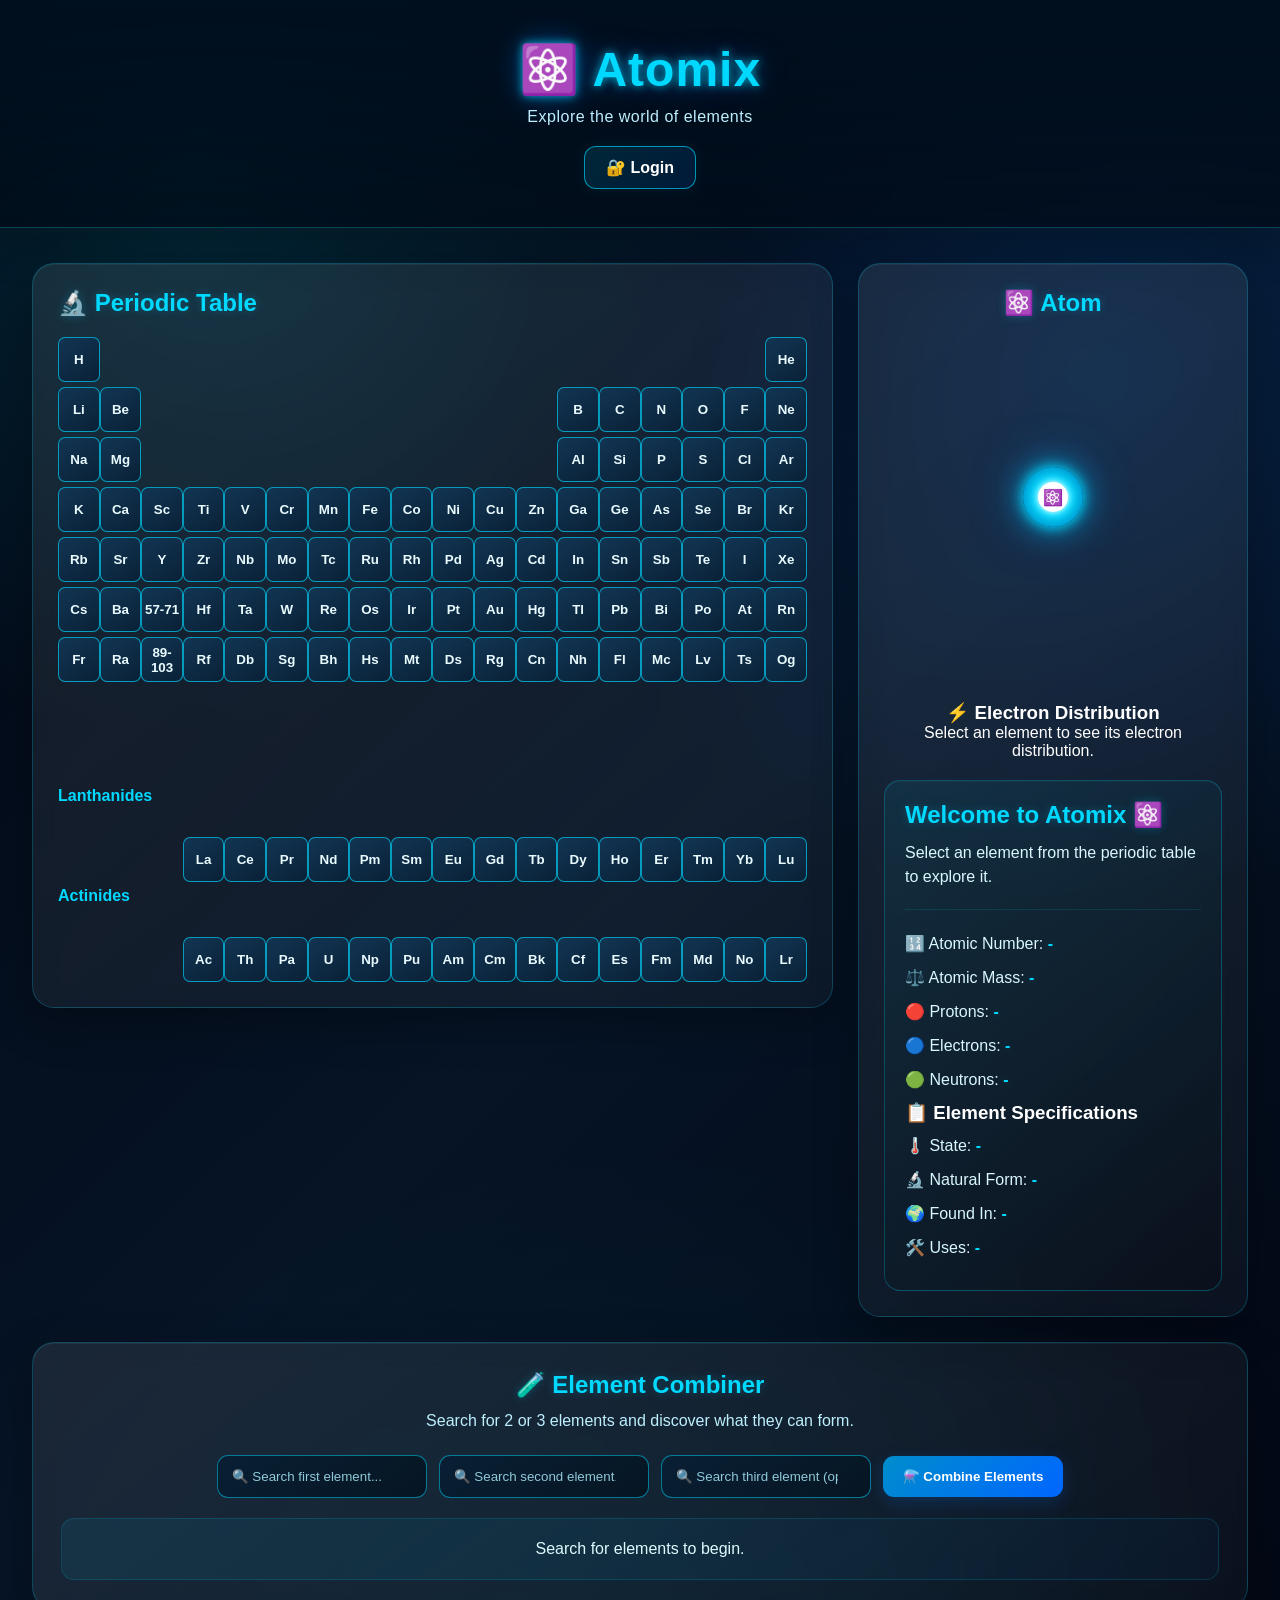
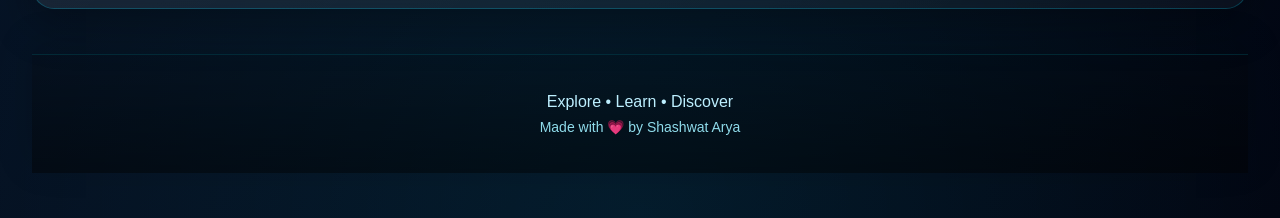
==== index.html @ 88cf4593 "Add files via upload" ====
<!DOCTYPE html>
<html lang="en">

<head>
    <meta charset="UTF-8">
    <meta name="viewport" content="width=device-width, initial-scale=1.0">

    <title>Atomix</title>

    <link rel="stylesheet" href="style.css">
</head>

<body>

<header>
    <h1>⚛️ Atomix</h1>
    <p>Explore the world of elements</p>

    <a href="login.html" class="login-button">🔐 Login</a>
</header>


<main>

    <!-- =========================================
         TABLE + ATOM MAIN AREA
    ========================================== -->

    <section class="atom-section">

        <!-- =====================================
             PERIODIC TABLE
        ====================================== -->

        <div class="periodic-box">

            <h2>🔬 Periodic Table</h2>

            <div class="periodic-table">

                <!-- PERIOD 1 -->
                <button style="grid-column:1" onclick="showElement('H')">H</button>
                <button style="grid-column:18" onclick="showElement('He')">He</button>

                <!-- PERIOD 2 -->
                <button style="grid-column:1" onclick="showElement('Li')">Li</button>
                <button style="grid-column:2" onclick="showElement('Be')">Be</button>
                <button style="grid-column:13" onclick="showElement('B')">B</button>
                <button style="grid-column:14" onclick="showElement('C')">C</button>
                <button style="grid-column:15" onclick="showElement('N')">N</button>
                <button style="grid-column:16" onclick="showElement('O')">O</button>
                <button style="grid-column:17" onclick="showElement('F')">F</button>
                <button style="grid-column:18" onclick="showElement('Ne')">Ne</button>

                <!-- PERIOD 3 -->
                <button style="grid-column:1" onclick="showElement('Na')">Na</button>
                <button style="grid-column:2" onclick="showElement('Mg')">Mg</button>
                <button style="grid-column:13" onclick="showElement('Al')">Al</button>
                <button style="grid-column:14" onclick="showElement('Si')">Si</button>
                <button style="grid-column:15" onclick="showElement('P')">P</button>
                <button style="grid-column:16" onclick="showElement('S')">S</button>
                <button style="grid-column:17" onclick="showElement('Cl')">Cl</button>
                <button style="grid-column:18" onclick="showElement('Ar')">Ar</button>

                <!-- PERIOD 4 -->
                <button style="grid-column:1" onclick="showElement('K')">K</button>
                <button style="grid-column:2" onclick="showElement('Ca')">Ca</button>
                <button style="grid-column:3" onclick="showElement('Sc')">Sc</button>
                <button style="grid-column:4" onclick="showElement('Ti')">Ti</button>
                <button style="grid-column:5" onclick="showElement('V')">V</button>
                <button style="grid-column:6" onclick="showElement('Cr')">Cr</button>
                <button style="grid-column:7" onclick="showElement('Mn')">Mn</button>
                <button style="grid-column:8" onclick="showElement('Fe')">Fe</button>
                <button style="grid-column:9" onclick="showElement('Co')">Co</button>
                <button style="grid-column:10" onclick="showElement('Ni')">Ni</button>
                <button style="grid-column:11" onclick="showElement('Cu')">Cu</button>
                <button style="grid-column:12" onclick="showElement('Zn')">Zn</button>
                <button style="grid-column:13" onclick="showElement('Ga')">Ga</button>
                <button style="grid-column:14" onclick="showElement('Ge')">Ge</button>
                <button style="grid-column:15" onclick="showElement('As')">As</button>
                <button style="grid-column:16" onclick="showElement('Se')">Se</button>
                <button style="grid-column:17" onclick="showElement('Br')">Br</button>
                <button style="grid-column:18" onclick="showElement('Kr')">Kr</button>

                <!-- PERIOD 5 -->
                <button style="grid-column:1" onclick="showElement('Rb')">Rb</button>
                <button style="grid-column:2" onclick="showElement('Sr')">Sr</button>
                <button style="grid-column:3" onclick="showElement('Y')">Y</button>
                <button style="grid-column:4" onclick="showElement('Zr')">Zr</button>
                <button style="grid-column:5" onclick="showElement('Nb')">Nb</button>
                <button style="grid-column:6" onclick="showElement('Mo')">Mo</button>
                <button style="grid-column:7" onclick="showElement('Tc')">Tc</button>
                <button style="grid-column:8" onclick="showElement('Ru')">Ru</button>
                <button style="grid-column:9" onclick="showElement('Rh')">Rh</button>
                <button style="grid-column:10" onclick="showElement('Pd')">Pd</button>
                <button style="grid-column:11" onclick="showElement('Ag')">Ag</button>
                <button style="grid-column:12" onclick="showElement('Cd')">Cd</button>
                <button style="grid-column:13" onclick="showElement('In')">In</button>
                <button style="grid-column:14" onclick="showElement('Sn')">Sn</button>
                <button style="grid-column:15" onclick="showElement('Sb')">Sb</button>
                <button style="grid-column:16" onclick="showElement('Te')">Te</button>
                <button style="grid-column:17" onclick="showElement('I')">I</button>
                <button style="grid-column:18" onclick="showElement('Xe')">Xe</button>

                <!-- PERIOD 6 -->
                <button style="grid-column:1" onclick="showElement('Cs')">Cs</button>
                <button style="grid-column:2" onclick="showElement('Ba')">Ba</button>
                <button style="grid-column:3" onclick="showElement('La')">57-71</button>
                <button style="grid-column:4" onclick="showElement('Hf')">Hf</button>
                <button style="grid-column:5" onclick="showElement('Ta')">Ta</button>
                <button style="grid-column:6" onclick="showElement('W')">W</button>
                <button style="grid-column:7" onclick="showElement('Re')">Re</button>
                <button style="grid-column:8" onclick="showElement('Os')">Os</button>
                <button style="grid-column:9" onclick="showElement('Ir')">Ir</button>
                <button style="grid-column:10" onclick="showElement('Pt')">Pt</button>
                <button style="grid-column:11" onclick="showElement('Au')">Au</button>
                <button style="grid-column:12" onclick="showElement('Hg')">Hg</button>
                <button style="grid-column:13" onclick="showElement('Tl')">Tl</button>
                <button style="grid-column:14" onclick="showElement('Pb')">Pb</button>
                <button style="grid-column:15" onclick="showElement('Bi')">Bi</button>
                <button style="grid-column:16" onclick="showElement('Po')">Po</button>
                <button style="grid-column:17" onclick="showElement('At')">At</button>
                <button style="grid-column:18" onclick="showElement('Rn')">Rn</button>

                <!-- PERIOD 7 -->
                <button style="grid-column:1" onclick="showElement('Fr')">Fr</button>
                <button style="grid-column:2" onclick="showElement('Ra')">Ra</button>
                <button style="grid-column:3" onclick="showElement('Ac')">89-103</button>
                <button style="grid-column:4" onclick="showElement('Rf')">Rf</button>
                <button style="grid-column:5" onclick="showElement('Db')">Db</button>
                <button style="grid-column:6" onclick="showElement('Sg')">Sg</button>
                <button style="grid-column:7" onclick="showElement('Bh')">Bh</button>
                <button style="grid-column:8" onclick="showElement('Hs')">Hs</button>
                <button style="grid-column:9" onclick="showElement('Mt')">Mt</button>
                <button style="grid-column:10" onclick="showElement('Ds')">Ds</button>
                <button style="grid-column:11" onclick="showElement('Rg')">Rg</button>
                <button style="grid-column:12" onclick="showElement('Cn')">Cn</button>
                <button style="grid-column:13" onclick="showElement('Nh')">Nh</button>
                <button style="grid-column:14" onclick="showElement('Fl')">Fl</button>
                <button style="grid-column:15" onclick="showElement('Mc')">Mc</button>
                <button style="grid-column:16" onclick="showElement('Lv')">Lv</button>
                <button style="grid-column:17" onclick="showElement('Ts')">Ts</button>
                <button style="grid-column:18" onclick="showElement('Og')">Og</button>
              
                <!-- GAP BEFORE LANTHANIDES -->
                <div class="series-gap"></div>
<!-- LANTHANIDES -->

<div style="grid-column: 1 / 19; height: 30px;"></div>

<div style="grid-column: 1 / 19; text-align: left; color: #00d9ff; font-weight: bold; margin-bottom: 5px;">
    Lanthanides
</div>

<div style="grid-column: 1 / 4;"></div>

<button onclick="showElement('La')">La</button>
<button onclick="showElement('Ce')">Ce</button>
<button onclick="showElement('Pr')">Pr</button>
<button onclick="showElement('Nd')">Nd</button>
<button onclick="showElement('Pm')">Pm</button>
<button onclick="showElement('Sm')">Sm</button>
<button onclick="showElement('Eu')">Eu</button>
<button onclick="showElement('Gd')">Gd</button>
<button onclick="showElement('Tb')">Tb</button>
<button onclick="showElement('Dy')">Dy</button>
<button onclick="showElement('Ho')">Ho</button>
<button onclick="showElement('Er')">Er</button>
<button onclick="showElement('Tm')">Tm</button>
<button onclick="showElement('Yb')">Yb</button>
<button onclick="showElement('Lu')">Lu</button>


<!-- ACTINIDES -->

<div style="grid-column: 1 / 19; text-align: left; color: #00d9ff; font-weight: bold; margin-top: 0;">
    Actinides
</div>

<div style="grid-column: 1 / 4;"></div>

<button onclick="showElement('Ac')">Ac</button>
<button onclick="showElement('Th')">Th</button>
<button onclick="showElement('Pa')">Pa</button>
<button onclick="showElement('U')">U</button>
<button onclick="showElement('Np')">Np</button>
<button onclick="showElement('Pu')">Pu</button>
<button onclick="showElement('Am')">Am</button>
<button onclick="showElement('Cm')">Cm</button>
<button onclick="showElement('Bk')">Bk</button>
<button onclick="showElement('Cf')">Cf</button>
<button onclick="showElement('Es')">Es</button>
<button onclick="showElement('Fm')">Fm</button>
<button onclick="showElement('Md')">Md</button>
<button onclick="showElement('No')">No</button>
<button onclick="showElement('Lr')">Lr</button>

      
     </div>
            
        </div>


        <!-- =====================================
             ATOM + INFORMATION
        ====================================== -->

        <div class="atom-box">

            <h2>⚛️ Atom</h2>

            <!-- 2D ATOM -->
            <div class="atom-2d">

                <div class="nucleus-2d">
                    <span>⚛️</span>
                </div>

                <div id="electronShells"></div>

            </div>


            <!-- ELEMENT NAME / SYMBOL -->
            <div class="atom-label">

                <h3 id="elementSymbolText"></h3>

            </div>

<!-- ELECTRON DISTRIBUTION -->
<div class="electron-distribution">

    <h3>⚡ Electron Distribution</h3>

    <p id="electronDistribution">
        Select an element to see its electron distribution.
    </p>

</div>

            <!-- ELEMENT INFORMATION + DESCRIPTION -->
            <section class="info-box">

                <h2 id="elementName">
                    Welcome to Atomix ⚛️
                </h2>

                <p id="elementDescription">
                    Select an element from the periodic table to explore it.
                </p>

                <div class="particles">

                    <p>
                        🔢 Atomic Number:
                        <strong id="atomicNumber">-</strong>
                    </p>

                    <p>
                        ⚖️ Atomic Mass:
                        <strong id="atomicMass">-</strong>
                    </p>

                    <p>
                        🔴 Protons:
                        <strong id="protons">-</strong>
                    </p>

                    <p>
                        🔵 Electrons:
                        <strong id="electrons">-</strong>
                    </p>

                    <p>
                        🟢 Neutrons:
                        <strong id="neutrons">-</strong>
                    </p>

                </div>
<!-- ELEMENT SPECIFICATIONS -->

<div class="element-specifications">

    <h3>📋 Element Specifications</h3>

    <p>
        🌡️ State:
        <strong id="elementState">-</strong>
    </p>

    <p>
        🔬 Natural Form:
        <strong id="elementNaturalForm">-</strong>
    </p>

    <p>
        🌍 Found In:
        <strong id="elementSources">-</strong>
    </p>

    <p>
        🛠️ Uses:
        <strong id="elementUses">-</strong>
    </p>

</div>

            </section>

        </div>

    </section>


    <!-- =========================================
     ELEMENT COMBINER
========================================== -->

<section class="info-box combination-box">

    <h2>🧪 Element Combiner</h2>

    <p>
        Search for 2 or 3 elements and discover what they can form.
    </p>

    <div class="combiner">

        <input
            type="text"
            id="element1"
            list="elementList"
            placeholder="🔍 Search first element..."
            autocomplete="off"
        >

        <input
            type="text"
            id="element2"
            list="elementList"
            placeholder="🔍 Search second element..."
            autocomplete="off"
        >

        <input
            type="text"
            id="element3"
            list="elementList"
            placeholder="🔍 Search third element (optional)..."
            autocomplete="off"
        >

        <datalist id="elementList"></datalist>

        <button type="button" onclick="combineElements()">
            ⚗️ Combine Elements
        </button>

    </div>

    <div id="combinationResult" class="combination-result">
        Search for elements to begin.
    </div>

</section>


<!-- =========================================
     FOOTER
========================================== -->

<footer>

    <p>Explore • Learn • Discover</p>

    <p>
        Made with 💗 by Shashwat Arya
    </p>

</footer>


<script src="script.js"></script>

</body>
</html>
---- style.css ----
/* =========================================================
   ⚛️ ATOMIX — FINAL APPEARANCE
   ========================================================= */

* {
    margin: 0;
    padding: 0;
    box-sizing: border-box;
    font-family: Arial, sans-serif;
}

html {
    scroll-behavior: smooth;
}

body {
    min-height: 100vh;
    color: white;
    background:
        radial-gradient(circle at 15% 10%, rgba(0, 217, 255, 0.14), transparent 28%),
        radial-gradient(circle at 85% 20%, rgba(0, 119, 255, 0.14), transparent 30%),
        radial-gradient(circle at 50% 100%, rgba(0, 217, 255, 0.08), transparent 35%),
        linear-gradient(135deg, #020612, #061426 50%, #020612);

    overflow-x: hidden;
}


/* =========================================================
   HEADER
   ========================================================= */

header {
    position: relative;
    text-align: center;
    padding: 42px 20px 38px;

    background:
        linear-gradient(
            180deg,
            rgba(0, 15, 30, 0.92),
            rgba(0, 10, 22, 0.72)
        );

    border-bottom: 1px solid rgba(0, 217, 255, 0.25);

    box-shadow:
        0 10px 40px rgba(0, 0, 0, 0.35),
        0 0 35px rgba(0, 217, 255, 0.05);

    backdrop-filter: blur(12px);
}

header h1 {
    font-size: 48px;
    letter-spacing: 1px;

    color: #00d9ff;

    text-shadow:
        0 0 10px rgba(0, 217, 255, 0.8),
        0 0 30px rgba(0, 119, 255, 0.45);
}

header p {
    margin-top: 10px;

    color: #bdefff;

    font-size: 16px;
    letter-spacing: 0.5px;
}


/* =========================================================
   LOGIN BUTTON
   ========================================================= */

.login-button {
    display: inline-block;

    margin-top: 20px;
    padding: 11px 21px;

    border-radius: 12px;
    border: 1px solid rgba(0, 217, 255, 0.65);

    background:
        linear-gradient(
            135deg,
            rgba(0, 217, 255, 0.13),
            rgba(0, 119, 255, 0.13)
        );

    color: white;
    text-decoration: none;
    font-weight: bold;

    box-shadow:
        0 0 15px rgba(0, 217, 255, 0.08);

    transition:
        transform 0.25s ease,
        background 0.25s ease,
        box-shadow 0.25s ease;
}

.login-button:hover {
    transform: translateY(-3px);

    background:
        linear-gradient(
            135deg,
            #00aaff,
            #0066ff
        );

    box-shadow:
        0 0 15px rgba(0, 217, 255, 0.45),
        0 0 30px rgba(0, 119, 255, 0.25);
}


/* =========================================================
   MAIN
   ========================================================= */

main {
    width: 95%;
    max-width: 1350px;

    margin: 35px auto 45px;
}


/* =========================================================
   TABLE + ATOM
   ========================================================= */

.atom-section {
    display: grid;

    grid-template-columns:
        minmax(0, 1fr)
        390px;

    gap: 25px;

    align-items: start;

    width: 100%;
}


/* =========================================================
   GLASS PANELS
   ========================================================= */

.periodic-box,
.atom-box,
.combination-box {
    background:
        linear-gradient(
            145deg,
            rgba(255, 255, 255, 0.085),
            rgba(255, 255, 255, 0.035)
        );

    border: 1px solid rgba(0, 217, 255, 0.22);

    border-radius: 22px;

    box-shadow:
        0 15px 45px rgba(0, 0, 0, 0.3),
        inset 0 1px 0 rgba(255, 255, 255, 0.05);

    backdrop-filter: blur(12px);

    transition:
        border-color 0.3s ease,
        box-shadow 0.3s ease,
        transform 0.3s ease;
}

.periodic-box:hover,
.atom-box:hover,
.combination-box:hover {
    border-color: rgba(0, 217, 255, 0.4);

    box-shadow:
        0 18px 50px rgba(0, 0, 0, 0.35),
        0 0 25px rgba(0, 217, 255, 0.06),
        inset 0 1px 0 rgba(255, 255, 255, 0.06);
}


/* =========================================================
   PERIODIC BOX
   ========================================================= */

.periodic-box {
    width: 100%;
    min-width: 0;
    min-height: 480px;

    padding: 25px;

    overflow: hidden;
}


/* =========================================================
   ATOM BOX
   ========================================================= */

.atom-box {
    width: 100%;
    min-width: 0;
    min-height: 480px;

    padding: 25px;

    text-align: center;

    overflow: visible;
}


/* =========================================================
   HEADINGS
   ========================================================= */

h2 {
    color: #00d9ff;

    margin-bottom: 20px;

    font-size: 24px;

    text-shadow:
        0 0 10px rgba(0, 217, 255, 0.25);
}


/* =========================================================
   PERIODIC TABLE
   ========================================================= */

.periodic-table {
    display: grid;

    grid-template-columns:
        repeat(18, minmax(0, 1fr));

    grid-auto-rows: 45px;

     row-gap: 5px;

    width: 100%;
    min-width: 0;

    position: relative;
}


/* =========================================================
   ELEMENT BUTTONS
   ========================================================= */

.periodic-table button {
    width: 100%;
    height: 45px;

    border-radius: 7px;

    border: 1px solid rgba(0, 217, 255, 0.65);

    background:
        linear-gradient(
            145deg,
            #123553,
            #0a2137
        );

    color: #e9fbff;

    cursor: pointer;

    font-weight: bold;

    position: relative;
    z-index: 5;

    transition:
        transform 0.18s ease,
        background 0.18s ease,
        box-shadow 0.18s ease,
        border-color 0.18s ease;
}

.periodic-table button:hover {
    transform: scale(1.08);

    background:
        linear-gradient(
            145deg,
            #008dcc,
            #005de0
        );

    border-color: #00eaff;

    box-shadow:
        0 0 10px rgba(0, 217, 255, 0.5),
        0 0 20px rgba(0, 119, 255, 0.25);

    z-index: 20;
}

.periodic-table button:active {
    transform: scale(0.96);
}

.periodic-table span {
    width: 45px;
    height: 45px;
}


/* =========================================================
   2D ATOM
   ========================================================= */

.atom-2d {
    width: 320px;
    height: 320px;

    margin: 20px auto;

    position: relative;

    display: flex;
    justify-content: center;
    align-items: center;

    overflow: hidden;

    border-radius: 50%;
}


/* =========================================================
   NUCLEUS
   ========================================================= */

.nucleus-2d {
    position: absolute;

    width: 60px;
    height: 60px;

    top: 50%;
    left: 50%;

    transform: translate(-50%, -50%);

    border-radius: 50%;

    background:
        radial-gradient(
            circle,
            #ffffff 0%,
            #8ff5ff 20%,
            #00d9ff 42%,
            #0066aa 100%
        );

    box-shadow:
        0 0 12px #00d9ff,
        0 0 30px rgba(0, 217, 255, 0.75),
        0 0 55px rgba(0, 119, 255, 0.4);

    display: flex;
    justify-content: center;
    align-items: center;

    z-index: 10;

    animation: nucleusPulse 3s ease-in-out infinite;
}

.nucleus-2d span {
    width: 30px;
    height: 30px;

    border-radius: 50%;

    background: white;

    color: #006080;

    display: flex;

    justify-content: center;
    align-items: center;

    font-size: 16px;
    font-weight: bold;

    box-shadow:
        0 0 8px white;
}


/* =========================================================
   NUCLEUS ANIMATION
   ========================================================= */

@keyframes nucleusPulse {
    0%,
    100% {
        box-shadow:
            0 0 12px #00d9ff,
            0 0 30px rgba(0, 217, 255, 0.7),
            0 0 55px rgba(0, 119, 255, 0.35);
    }

    50% {
        box-shadow:
            0 0 18px #00eaff,
            0 0 40px rgba(0, 217, 255, 0.85),
            0 0 70px rgba(0, 119, 255, 0.5);
    }
}


/* =========================================================
   ELECTRON SHELL CONTAINER
   ========================================================= */

#electronShells {
    position: absolute;

    width: 300px;
    height: 300px;

    top: 50%;
    left: 50%;

    transform: translate(-50%, -50%);

    pointer-events: none;

    z-index: 2;
}


/* =========================================================
   ELECTRON SHELLS
   ========================================================= */

#electronShells .electron-shell {
    position: absolute;

    top: 50%;
    left: 50%;

    border: 1px solid rgba(0, 217, 255, 0.38);

    border-radius: 50%;

    transform: translate(-50%, -50%);

    animation-name: shellSpin;

    animation-timing-function: linear;

    animation-iteration-count: infinite;

    transform-origin: center center;

    will-change: transform

    box-shadow:
        0 0 5px rgba(0, 217, 255, 0.08);
}


/* =========================================================
   ELECTRONS
   ========================================================= */

#electronShells .electron {
    position: absolute;

    width: 12px;
    height: 12px;

    top: 50%;
    left: 50%;

    margin-left: -6px;
    margin-top: -6px;

    border-radius: 50%;

    background: white;

    box-shadow:
        0 0 7px white,
        0 0 15px #00d9ff,
        0 0 25px #0077ff;

    z-index: 5;
}


/* =========================================================
   ROTATION
   ========================================================= */

@keyframes shellSpin {
    from {
        transform:
            translate(-50%, -50%)
            rotate(0deg);
    }

    to {
        transform:
            translate(-50%, -50%)
            rotate(360deg);
    }
}


/* =========================================================
   ATOM LABEL
   ========================================================= */

.atom-label {
    text-align: center;

    margin-top: 10px;
}

.atom-label h3 {
    color: #bdefff;

    font-size: 21px;

    min-height: 25px;

    text-shadow:
        0 0 8px rgba(0, 217, 255, 0.25);
}


/* =========================================================
   INFORMATION BOX
   ========================================================= */

.atom-box .info-box {
    width: 100%;

    margin-top: 20px;

    padding: 20px;

    background:
        linear-gradient(
            145deg,
            rgba(0, 217, 255, 0.075),
            rgba(0, 0, 0, 0.2)
        );

    border: 1px solid rgba(0, 217, 255, 0.25);

    border-radius: 16px;

    text-align: left;

    box-shadow:
        inset 0 1px 0 rgba(255, 255, 255, 0.03);
}

.info-box h2 {
    margin-bottom: 12px;
}

.info-box p {
    margin: 10px 0;

    line-height: 1.5;

    color: #d9f8ff;
}

.info-box strong {
    color: #00d9ff;

    text-shadow:
        0 0 7px rgba(0, 217, 255, 0.3);
}


/* =========================================================
   PARTICLES
   ========================================================= */

.particles {
    margin-top: 20px;

    padding-top: 12px;

    border-top: 1px solid rgba(0, 217, 255, 0.12);
}


/* =========================================================
   COMBINER
   ========================================================= */

.combination-box {
    width: 100%;

    margin-top: 25px;

    padding: 28px;

    text-align: center;
}

.combination-box h2 {
    margin-bottom: 10px;
}

.combination-box > p {
    color: #bdefff;

    margin-bottom: 22px;

    line-height: 1.5;
}


/* =========================================================
   COMBINER INPUT AREA
   ========================================================= */

.combiner {
    display: flex;

    flex-direction: row;

    justify-content: center;
    align-items: center;

    flex-wrap: wrap;

    gap: 12px;
}

.combiner input {
    width: 210px;

    padding: 13px 14px;

    border-radius: 11px;

    border: 1px solid rgba(0, 217, 255, 0.5);

    background:
        linear-gradient(
            145deg,
            #091f34,
            #061522
        );

    color: white;

    outline: none;

    transition:
        border-color 0.2s ease,
        box-shadow 0.2s ease,
        transform 0.2s ease;
}

.combiner input:focus {
    border-color: #00eaff;

    box-shadow:
        0 0 12px rgba(0, 217, 255, 0.25);

    transform: translateY(-2px);
}

.combiner input::placeholder {
    color: #8fc9d8;
}


/* =========================================================
   COMBINER BUTTON
   ========================================================= */

.combiner button {
    padding: 13px 20px;

    border: none;

    border-radius: 11px;

    background:
        linear-gradient(
            135deg,
            #008dcc,
            #0066ff
        );

    color: white;

    font-weight: bold;

    cursor: pointer;

    box-shadow:
        0 5px 18px rgba(0, 119, 255, 0.2);

    transition:
        transform 0.2s ease,
        box-shadow 0.2s ease,
        background 0.2s ease;
}

.combiner button:hover {
    transform: translateY(-3px);

    background:
        linear-gradient(
            135deg,
            #00baff,
            #0077ff
        );

    box-shadow:
        0 8px 25px rgba(0, 217, 255, 0.3);
}

.combiner button:active {
    transform: translateY(0);
}


/* =========================================================
   COMBINATION RESULT
   ========================================================= */

.combination-result {
    margin-top: 20px;

    padding: 17px;

    border-radius: 13px;

    background:
        linear-gradient(
            145deg,
            rgba(0, 217, 255, 0.08),
            rgba(0, 119, 255, 0.04)
        );

    border: 1px solid rgba(0, 217, 255, 0.15);

    color: #dffaff;

    line-height: 1.6;

    min-height: 52px;
}


/* =========================================================
   FOOTER
   ========================================================= */

footer {
    text-align: center;

    margin-top: 45px;

    padding: 30px 15px;

    background:
        linear-gradient(
            180deg,
            rgba(0, 0, 0, 0.18),
            rgba(0, 0, 0, 0.45)
        );

    border-top: 1px solid rgba(0, 217, 255, 0.15);

    color: #bdefff;

    box-shadow:
        0 -10px 35px rgba(0, 0, 0, 0.15);
}

footer p {
    margin: 8px 0;
}

footer p:last-child {
    color: #8fdbea;

    font-size: 14px;
}


/* =========================================================
   TABLET
   ========================================================= */

@media (max-width: 1000px) {

    .atom-section {
        grid-template-columns:
            minmax(0, 1fr)
            340px;
    }

    .atom-2d {
        width: 300px;
        height: 300px;
    }

    #electronShells {
        width: 280px;
        height: 280px;
    }

    header h1 {
        font-size: 43px;
    }
}


/* =========================================================
   MOBILE
   ========================================================= */

@media (max-width: 850px) {

    main {
        width: 94%;
    }

    .atom-section {
        grid-template-columns: 1fr;
    }

    .periodic-box,
    .atom-box {
        width: 100%;
    }

    .atom-2d {
        margin-left: auto;
        margin-right: auto;
    }

    .combiner {
        flex-direction: column;
    }

    .combiner input {
        width: 100%;
        max-width: 350px;
    }

    .combiner button {
        width: 100%;
        max-width: 350px;
    }
}


/* =========================================================
   SMALL MOBILE
   ========================================================= */

@media (max-width: 500px) {

    header {
        padding: 32px 15px;
    }

    header h1 {
        font-size: 35px;
    }

    header p {
        font-size: 14px;
    }

    main {
        width: 96%;

        margin-top:

/* =========================
   ELECTRON DISTRIBUTION
========================= */

.electron-distribution {
    margin-top: 15px;
    padding: 15px;

    background: rgba(0, 0, 0, 0.18);

    border: 1px solid rgba(0, 217, 255, 0.25);

    border-radius: 15px;

    text-align: center;
}

.electron-distribution h3 {
    color: #00d9ff;
    margin-bottom: 10px;
}

#electronDistribution {
    color: #bdefff;
    line-height: 1.6;
}

.lanthanide-gap {
 grid-column: 1 / -1;
 height: 35px;
}
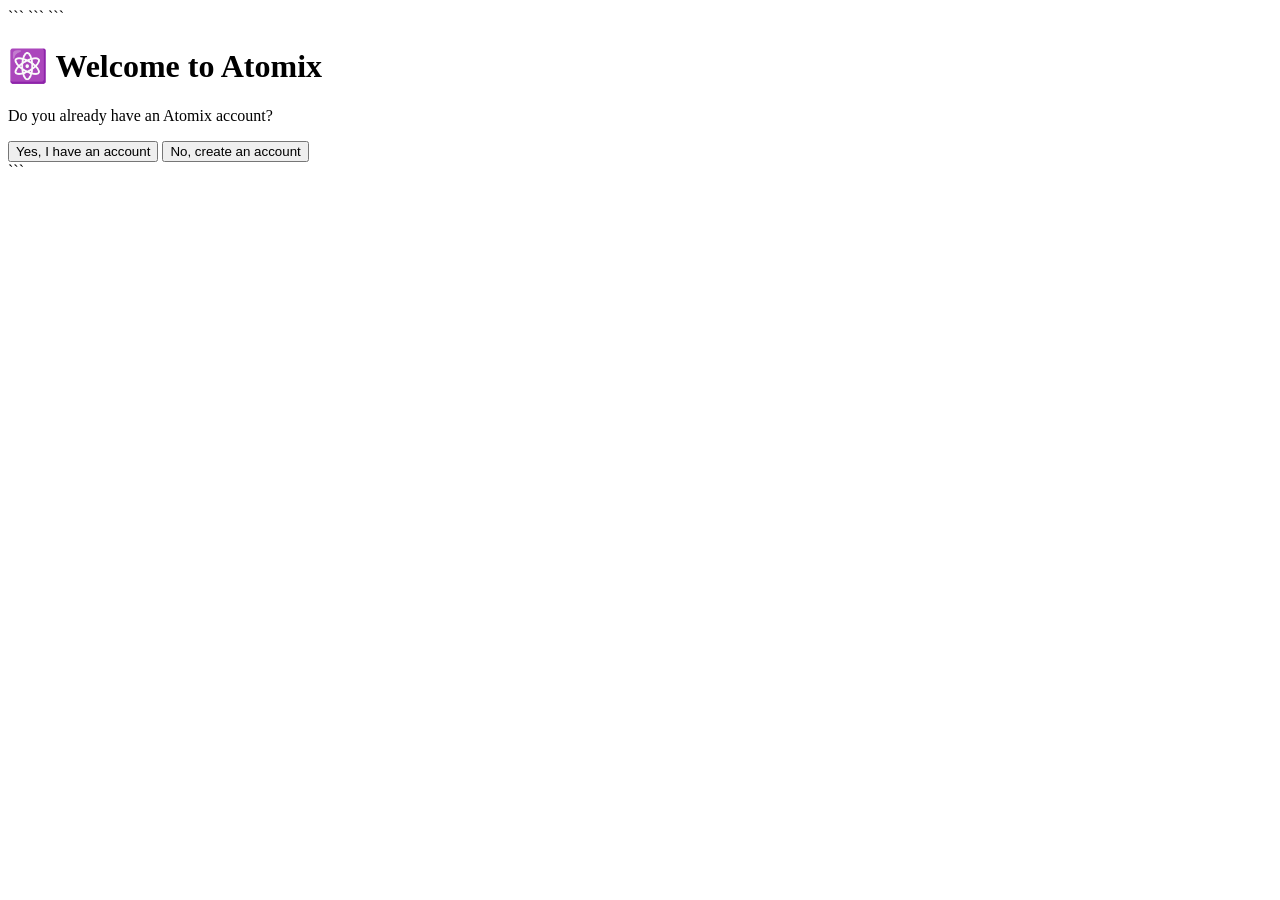
==== commit 2c386a00: "Update index.html" ====
--- a/index.html
+++ b/index.html
@@ -365,6 +365,95 @@
 
 </section>
 
+<!-- =========================================
+     CLASS 9–10 CHEMISTRY QUIZ
+========================================== -->
+
+<section class="info-box quiz-box">
+
+    <h2>🧠 Chemistry Quiz</h2>
+
+    <p>
+        Test your Class 9–10 chemistry knowledge!
+    </p>
+
+    <!-- QUIZ START SCREEN -->
+    <div id="quizStart">
+
+        <h3>Ready to test yourself? ⚛️</h3>
+
+        <p>
+            Answer 10 questions and test your knowledge of
+            atoms, elements, compounds and chemistry.
+        </p>
+
+        <div class="quiz-mode-buttons">
+
+```
+<button type="button" onclick="startQuiz(10)">
+    🟢 Quick Quiz
+    <span>10 Questions</span>
+</button>
+
+<button type="button" onclick="startQuiz(20)">
+    🔵 Challenge Quiz
+    <span>20 Questions</span>
+</button>
+```
+
+</div>
+
+</div>
+
+
+
+    <!-- QUIZ AREA -->
+    <div id="quizArea" style="display: none;">
+
+        <div class="quiz-progress">
+
+            <span id="questionNumber">
+                Question 1 / 10
+            </span>
+
+            <span id="quizScore">
+                Score: 0
+            </span>
+
+        </div>
+
+
+        <h3 id="quizQuestion">
+            Question will appear here.
+        </h3>
+
+
+        <div id="quizOptions" class="quiz-options">
+            <!-- Options will be added by JavaScript -->
+        </div>
+
+    </div>
+
+
+    <!-- QUIZ RESULT -->
+    <div id="quizResult" style="display: none;">
+
+        <h3>🎉 Quiz Complete!</h3>
+
+        <p id="finalScore">
+            Your score: 0 / 10
+        </p>
+
+        <p id="scoreMessage"></p>
+
+        <button type="button" onclick="restartQuiz()">
+            🔄 Try Again
+        </button>
+
+    </div>
+
+</section>
+
 
 <!-- =========================================
      FOOTER
@@ -381,7 +470,13 @@
 </footer>
 
 
+<script>
+    if (localStorage.getItem("atomixLoggedIn") !== "true") {
+        window.location.href = "Welcome.html";
+    }
+</script>
+
 <script src="script.js"></script>
 
 </body>
-</html>+</html>
--- a/style.css
+++ b/style.css
@@ -326,14 +326,13 @@
     height: 45px;
 }
 
-
 /* =========================================================
    2D ATOM
    ========================================================= */
 
 .atom-2d {
-    width: 320px;
-    height: 320px;
+    width: min(520px, 92vw);
+    height: min(520px, 92vw);
 
     margin: 20px auto;
 
@@ -343,9 +342,9 @@
     justify-content: center;
     align-items: center;
 
-    overflow: hidden;
-
-    border-radius: 50%;
+    overflow: visible;
+
+    border-radius: 0;
 }
 
 
@@ -479,7 +478,7 @@
 
     transform-origin: center center;
 
-    will-change: transform
+    will-change: transform;
 
     box-shadow:
         0 0 5px rgba(0, 217, 255, 0.08);
@@ -885,33 +884,116 @@
     }
 }
 
-
-/* =========================================================
-   SMALL MOBILE
-   ========================================================= */
-
-@media (max-width: 500px) {
-
-    header {
-        padding: 32px 15px;
-    }
-
-    header h1 {
-        font-size: 35px;
-    }
-
-    header p {
+ /* =====================================================
+       PERIODIC TABLE — MOBILE
+       ===================================================== */
+
+    .periodic-box {
+        overflow-x: auto;
+        overflow-y: hidden;
+    }
+
+    .periodic-table {
+        width: 700px;
+        min-width: 700px;
+
+        grid-auto-rows: 38px;
+        row-gap: 4px;
+    }
+
+    .periodic-table button {
+        height: 38px;
+        font-size: 11px;
+        border-radius: 6px;
+    }
+
+
+    /* =====================================================
+       2D ATOM — MOBILE
+       ===================================================== */
+
+    .atom-2d {
+        width: 280px;
+        height: 280px;
+
+        margin: 15px auto;
+
+        overflow: hidden;
+    }
+
+    #electronShells {
+        width: 260px;
+        height: 260px;
+    }
+
+    .nucleus-2d {
+        width: 52px;
+        height: 52px;
+    }
+
+    .nucleus-2d span {
+        width: 26px;
+        height: 26px;
+
         font-size: 14px;
     }
 
-    main {
-        width: 96%;
-
-        margin-top:
-
-/* =========================
+    #electronShells .electron {
+        width: 10px;
+        height: 10px;
+
+        margin-left: -5px;
+        margin-top: -5px;
+    }
+
+
+    /* =====================================================
+       ELEMENT INFORMATION — MOBILE
+       ===================================================== */
+
+    .atom-box .info-box {
+        padding: 15px;
+    }
+
+    .info-box p {
+        font-size: 14px;
+    }
+
+
+    /* =====================================================
+       COMBINER — MOBILE
+       ===================================================== */
+
+    .combination-box {
+        margin-top: 18px;
+    }
+
+    .combiner {
+        width: 100%;
+        flex-direction: column;
+    }
+
+    .combiner input,
+    .combiner button {
+        width: 100%;
+        max-width: none;
+    }
+
+
+    /* =====================================================
+       FOOTER — MOBILE
+       ===================================================== */
+
+    footer {
+        margin-top: 30px;
+        padding: 25px 12px;
+    }
+}
+
+
+/* =========================================================
    ELECTRON DISTRIBUTION
-========================= */
+   ========================================================= */
 
 .electron-distribution {
     margin-top: 15px;
@@ -936,8 +1018,17 @@
     line-height: 1.6;
 }
 
+
+/* =========================================================
+   LANTHANIDE GAP
+   ========================================================= */
+
 .lanthanide-gap {
- grid-column: 1 / -1;
- height: 35px;
-}
-
+    grid-column: 1 / -1;
+    height: 35px;
+}
+
+
+
+
+   
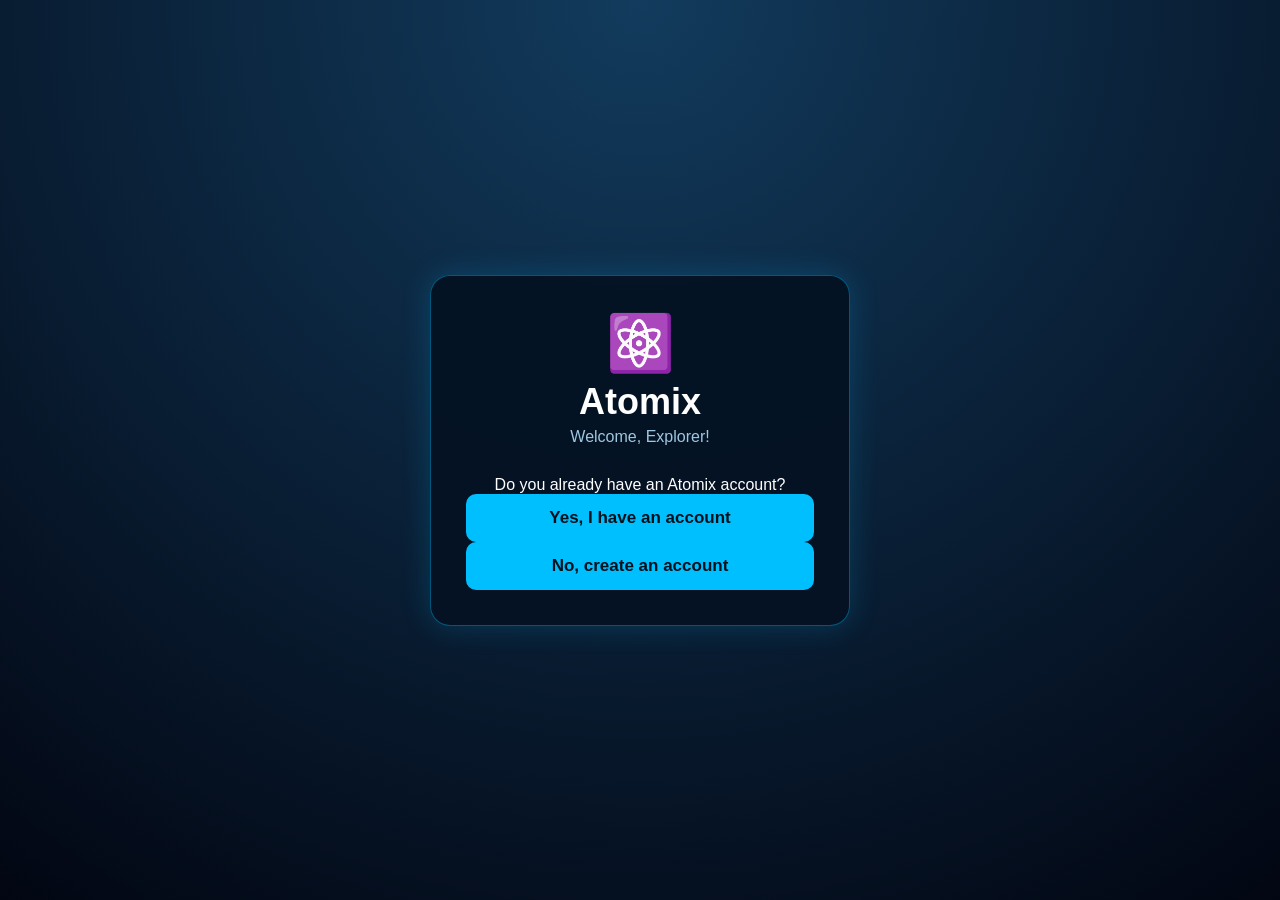
==== commit d69cf2b3: "Update index.html" ====
--- a/index.html
+++ b/index.html
@@ -16,8 +16,14 @@
     <h1>⚛️ Atomix</h1>
     <p>Explore the world of elements</p>
 
-    <a href="login.html" class="login-button">🔐 Login</a>
+<a href="login.html" class="login-button">🔐 Login</a>
+
+<button type="button" onclick="logoutAtomix()">
+    🚪 Logout
+</button>
+
 </header>
+
 
 
 <main>
